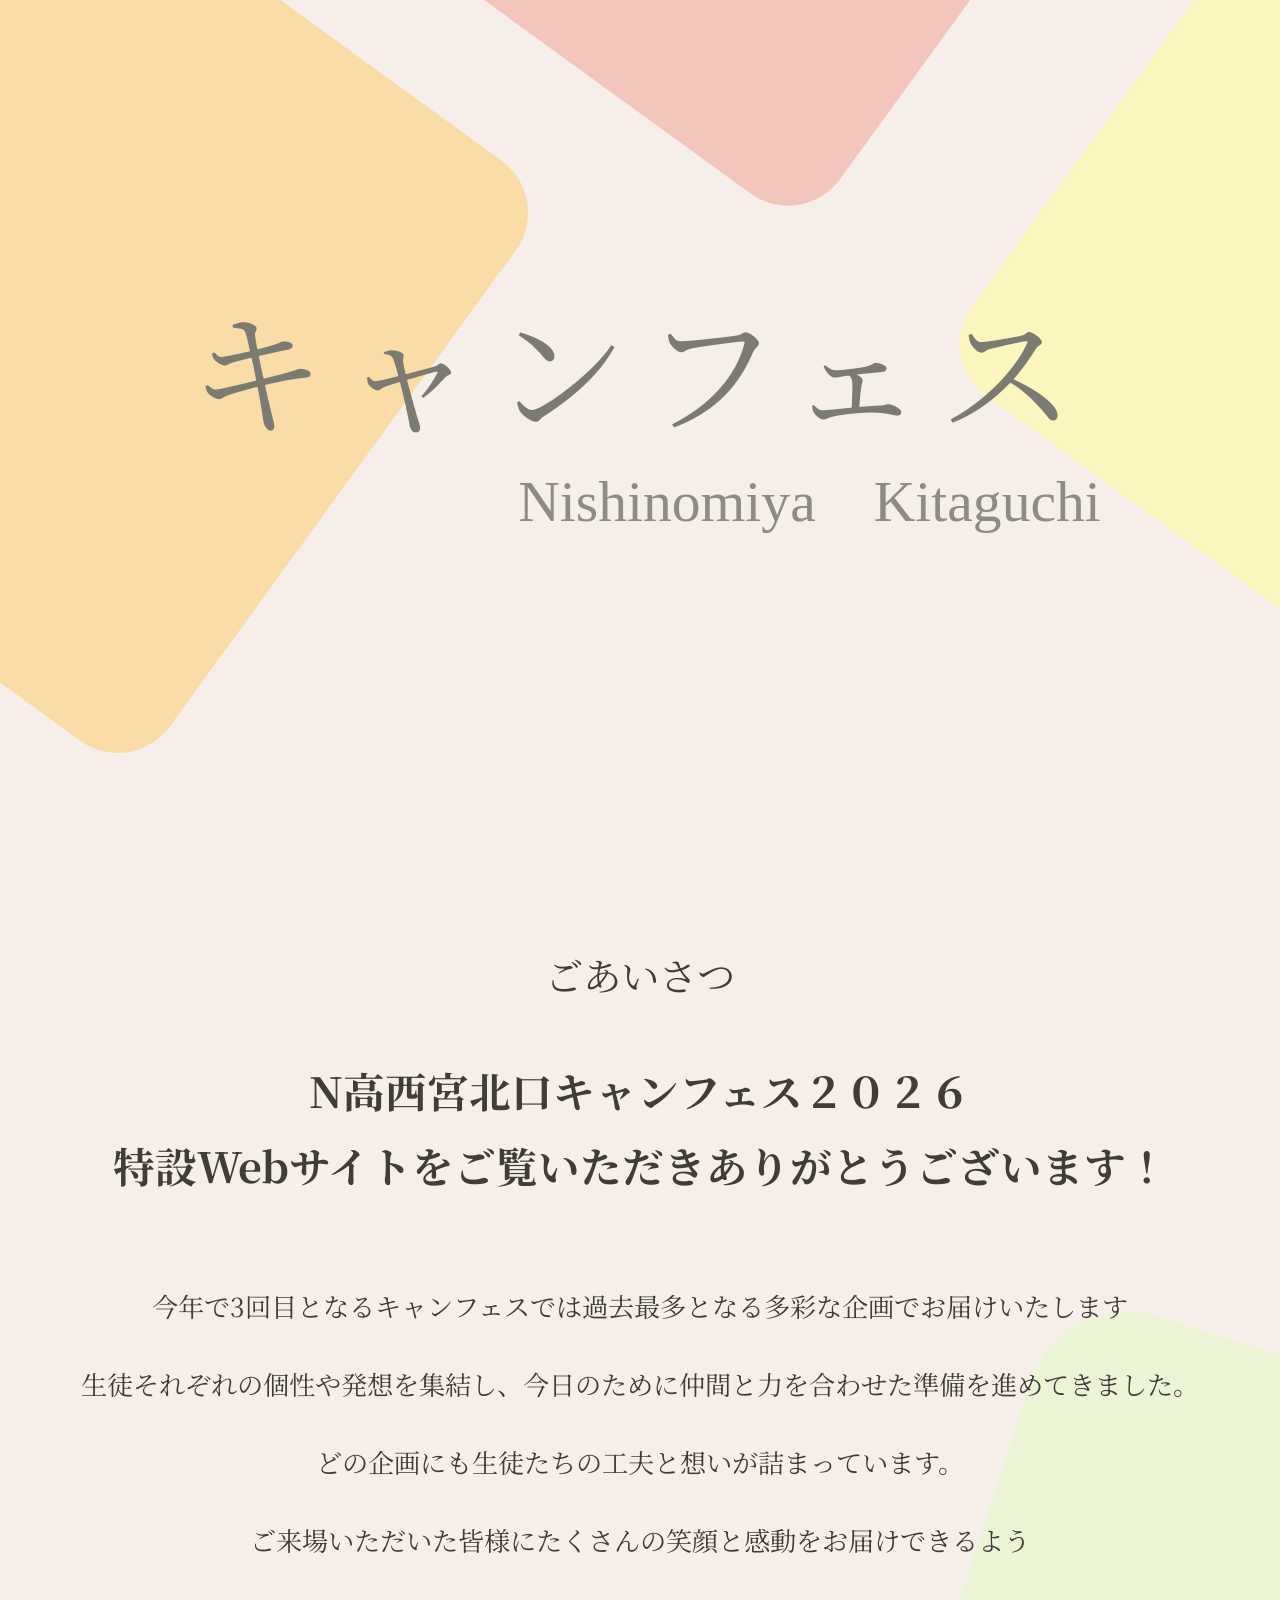
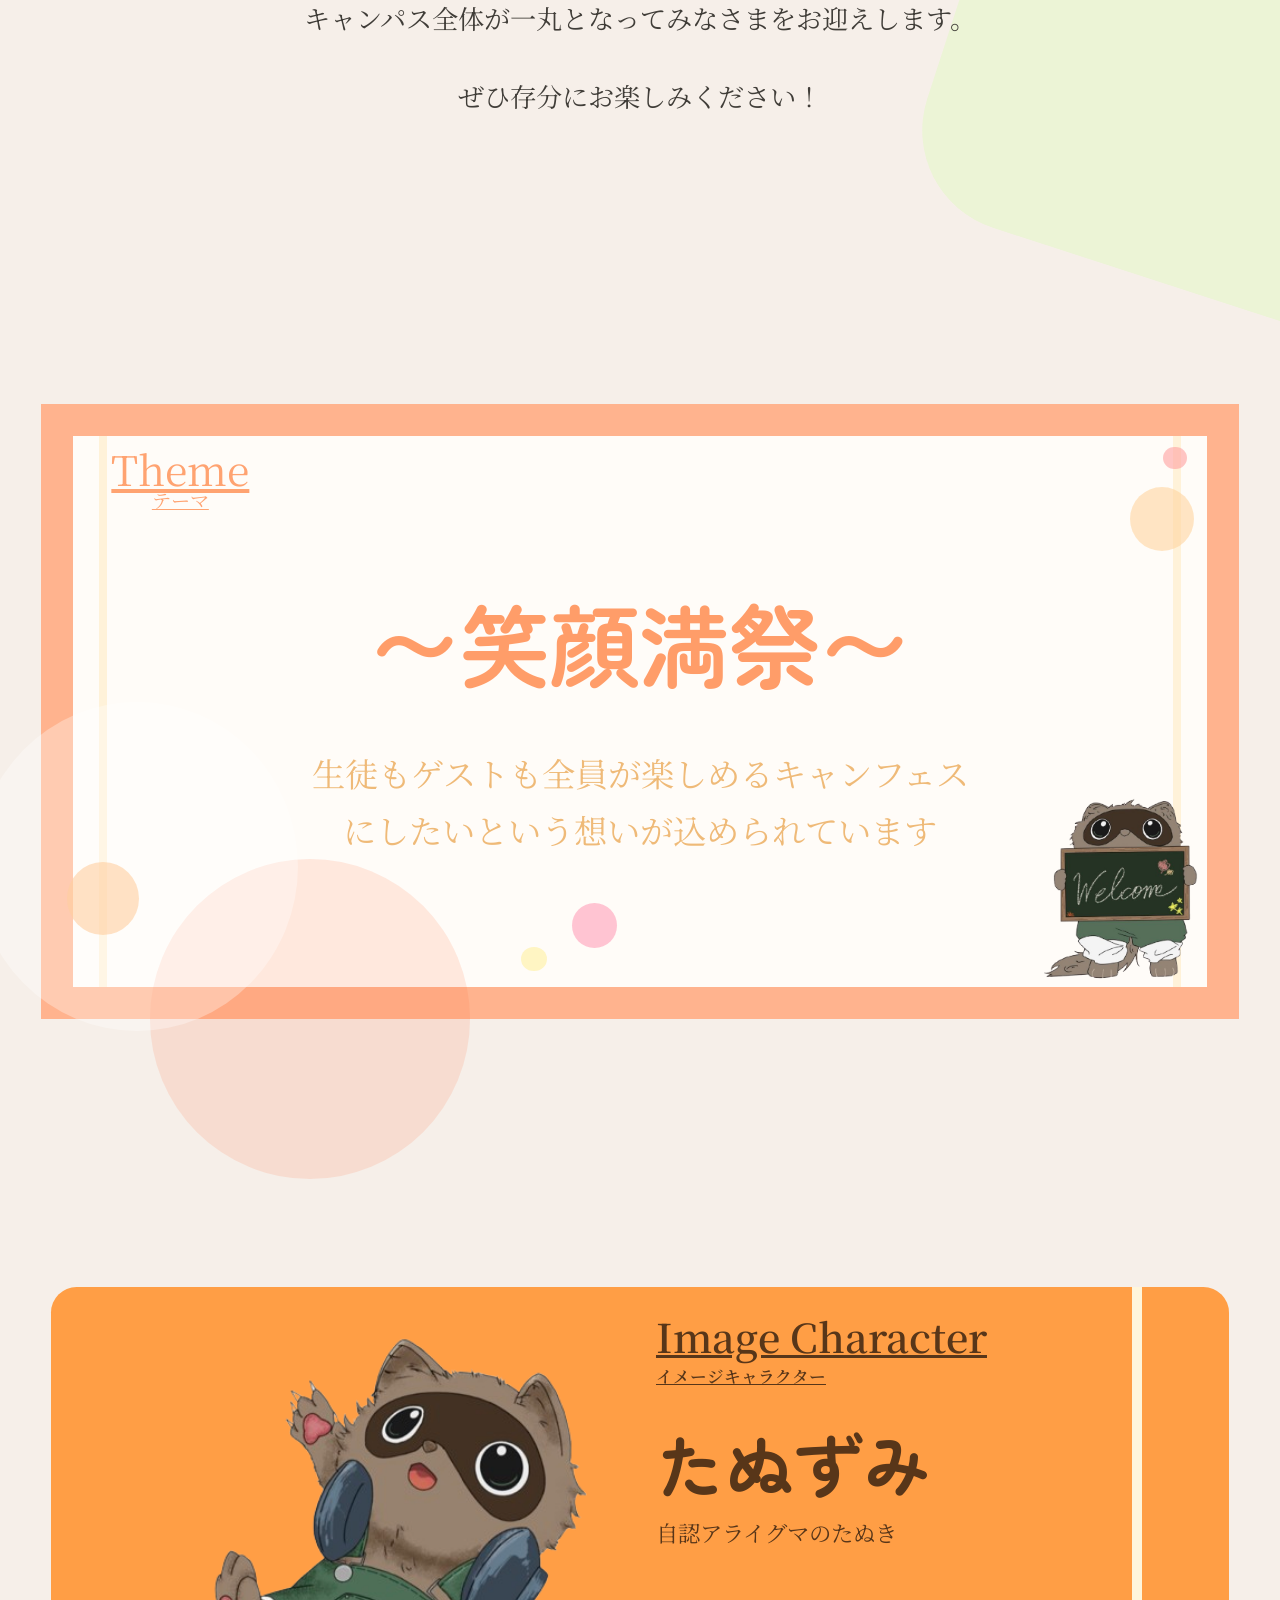
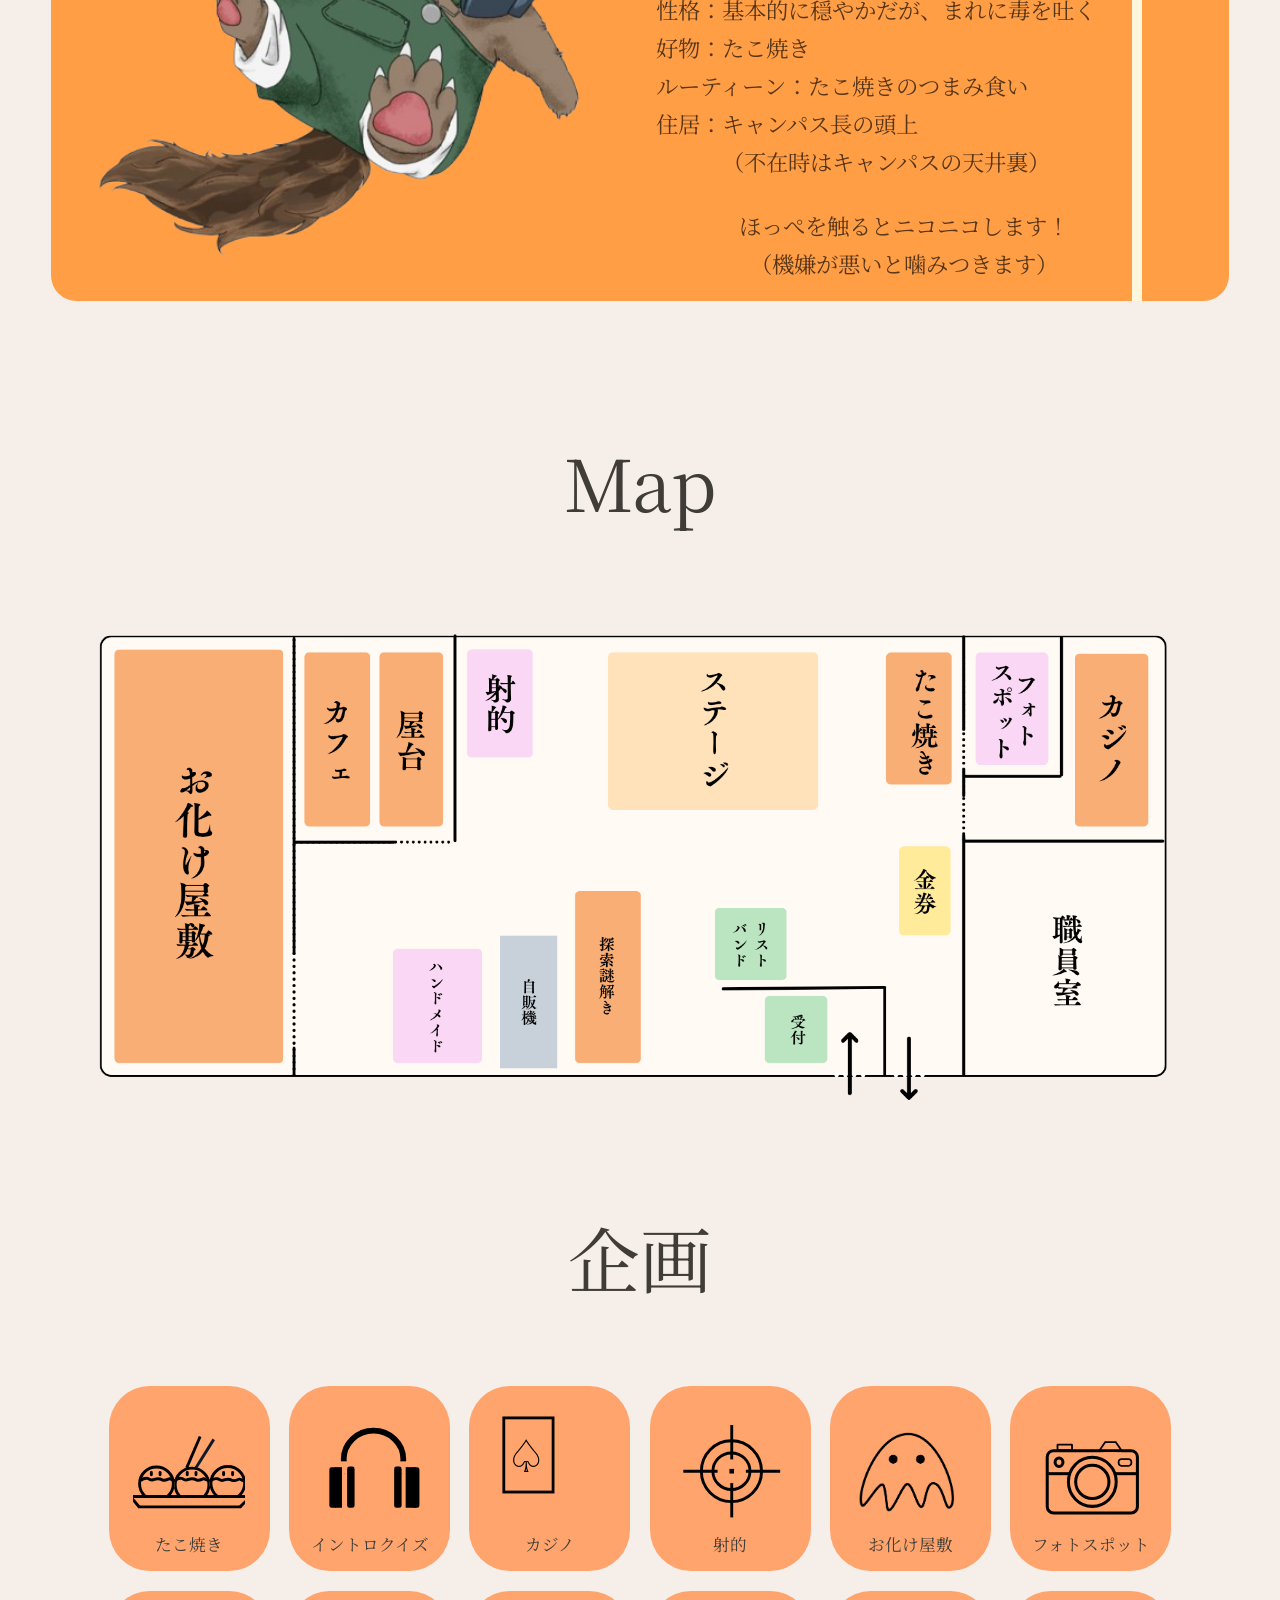
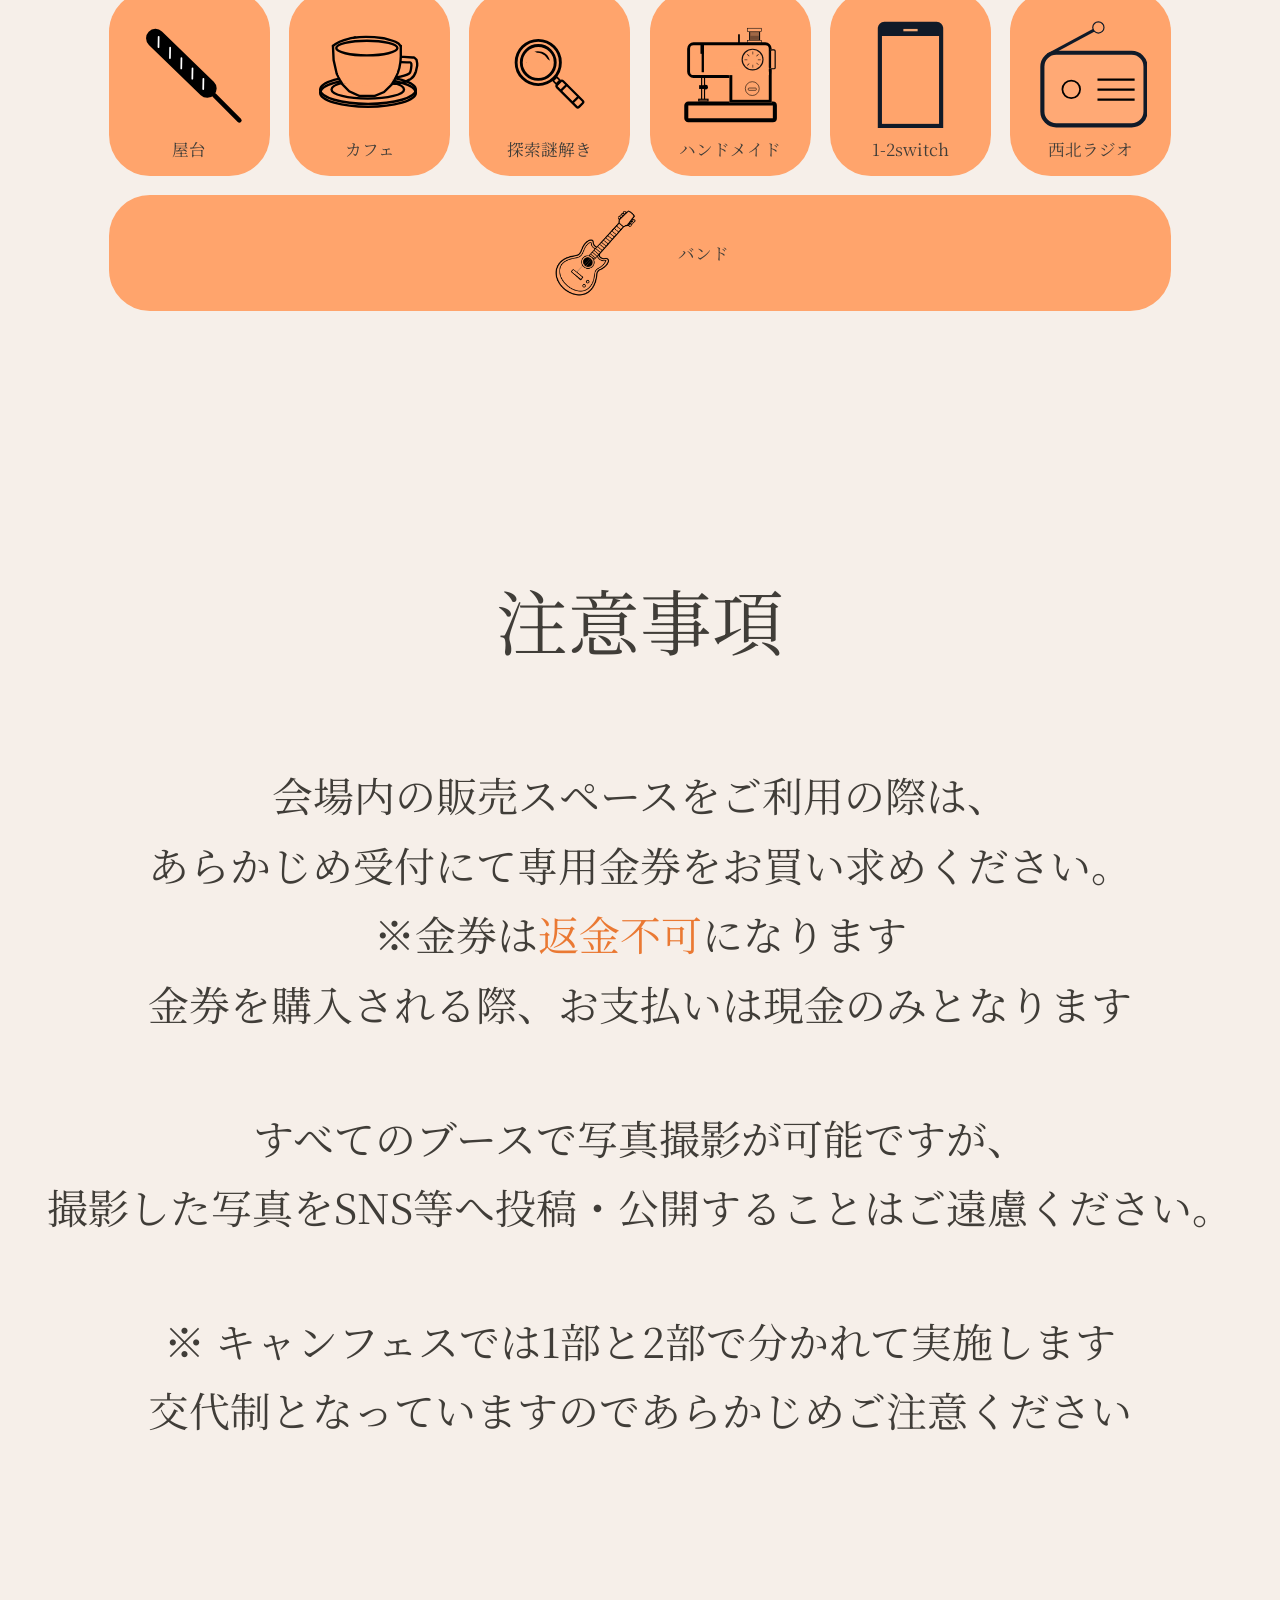
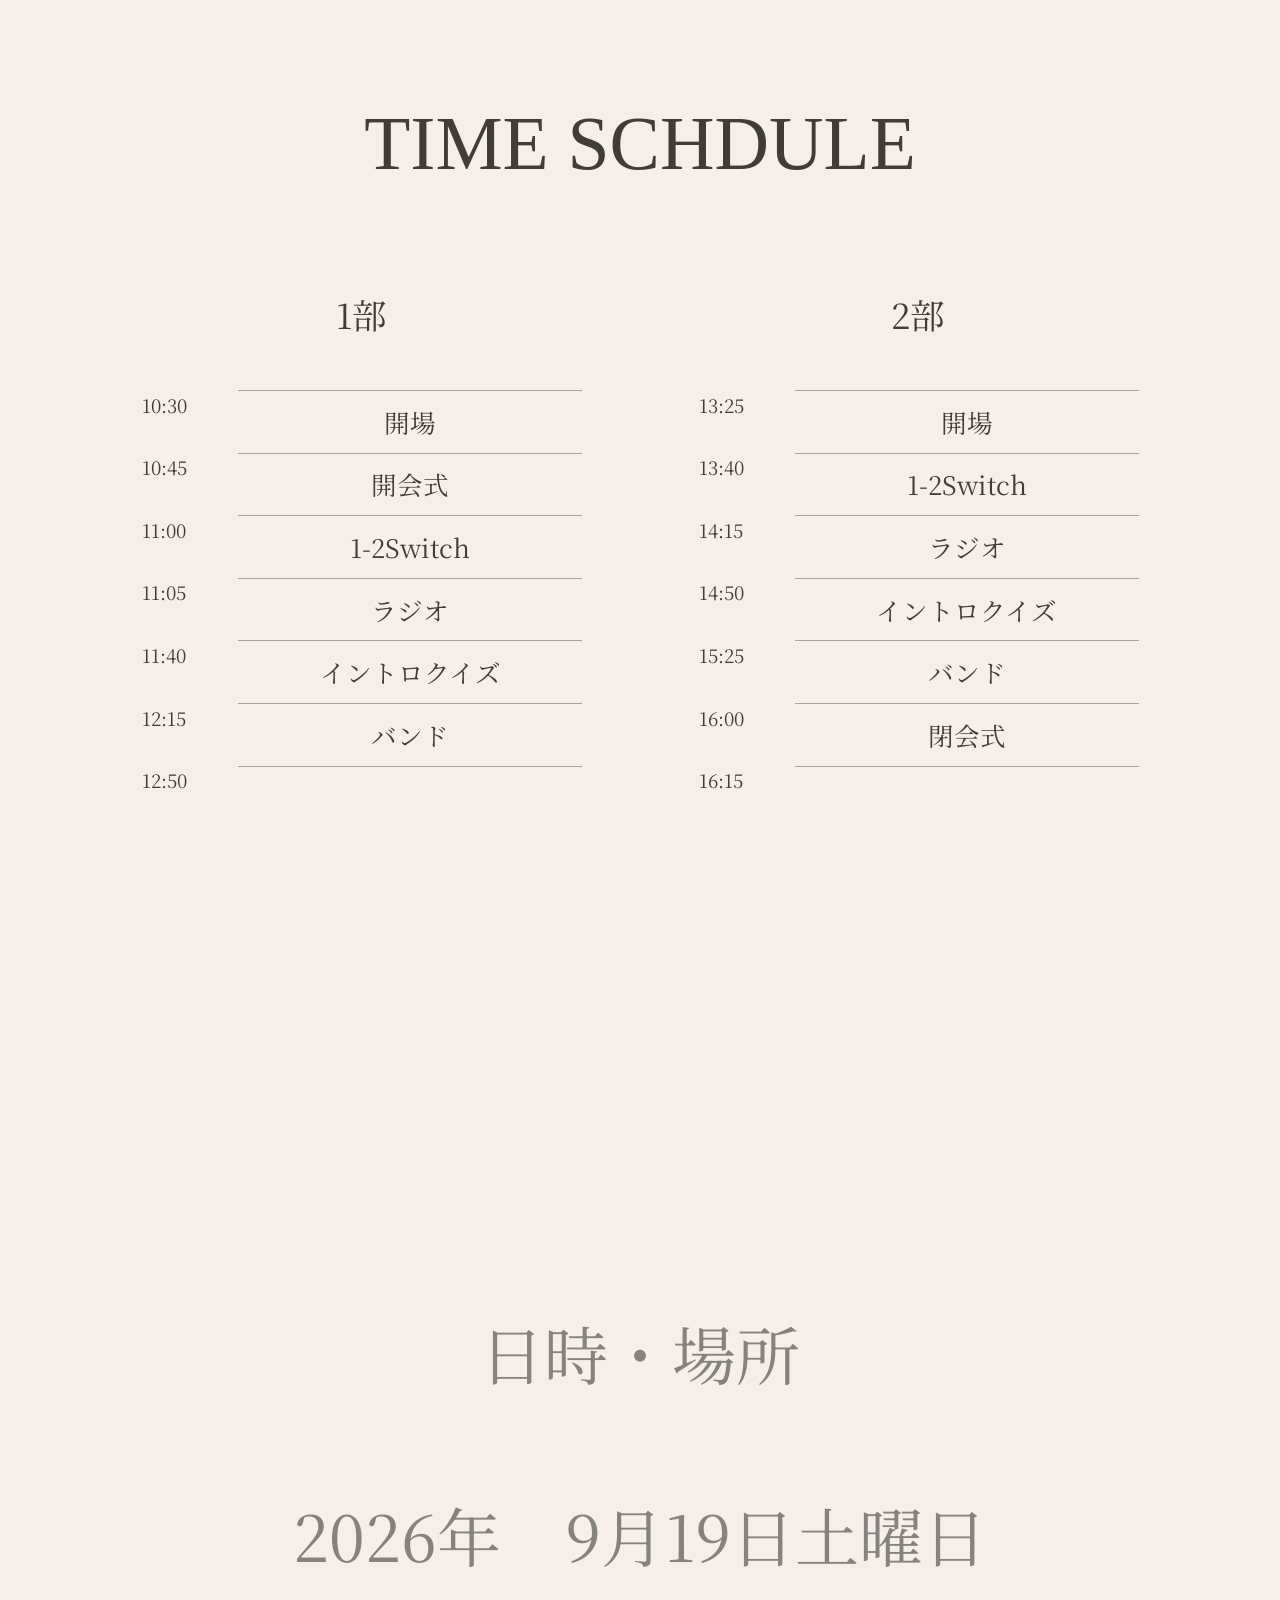
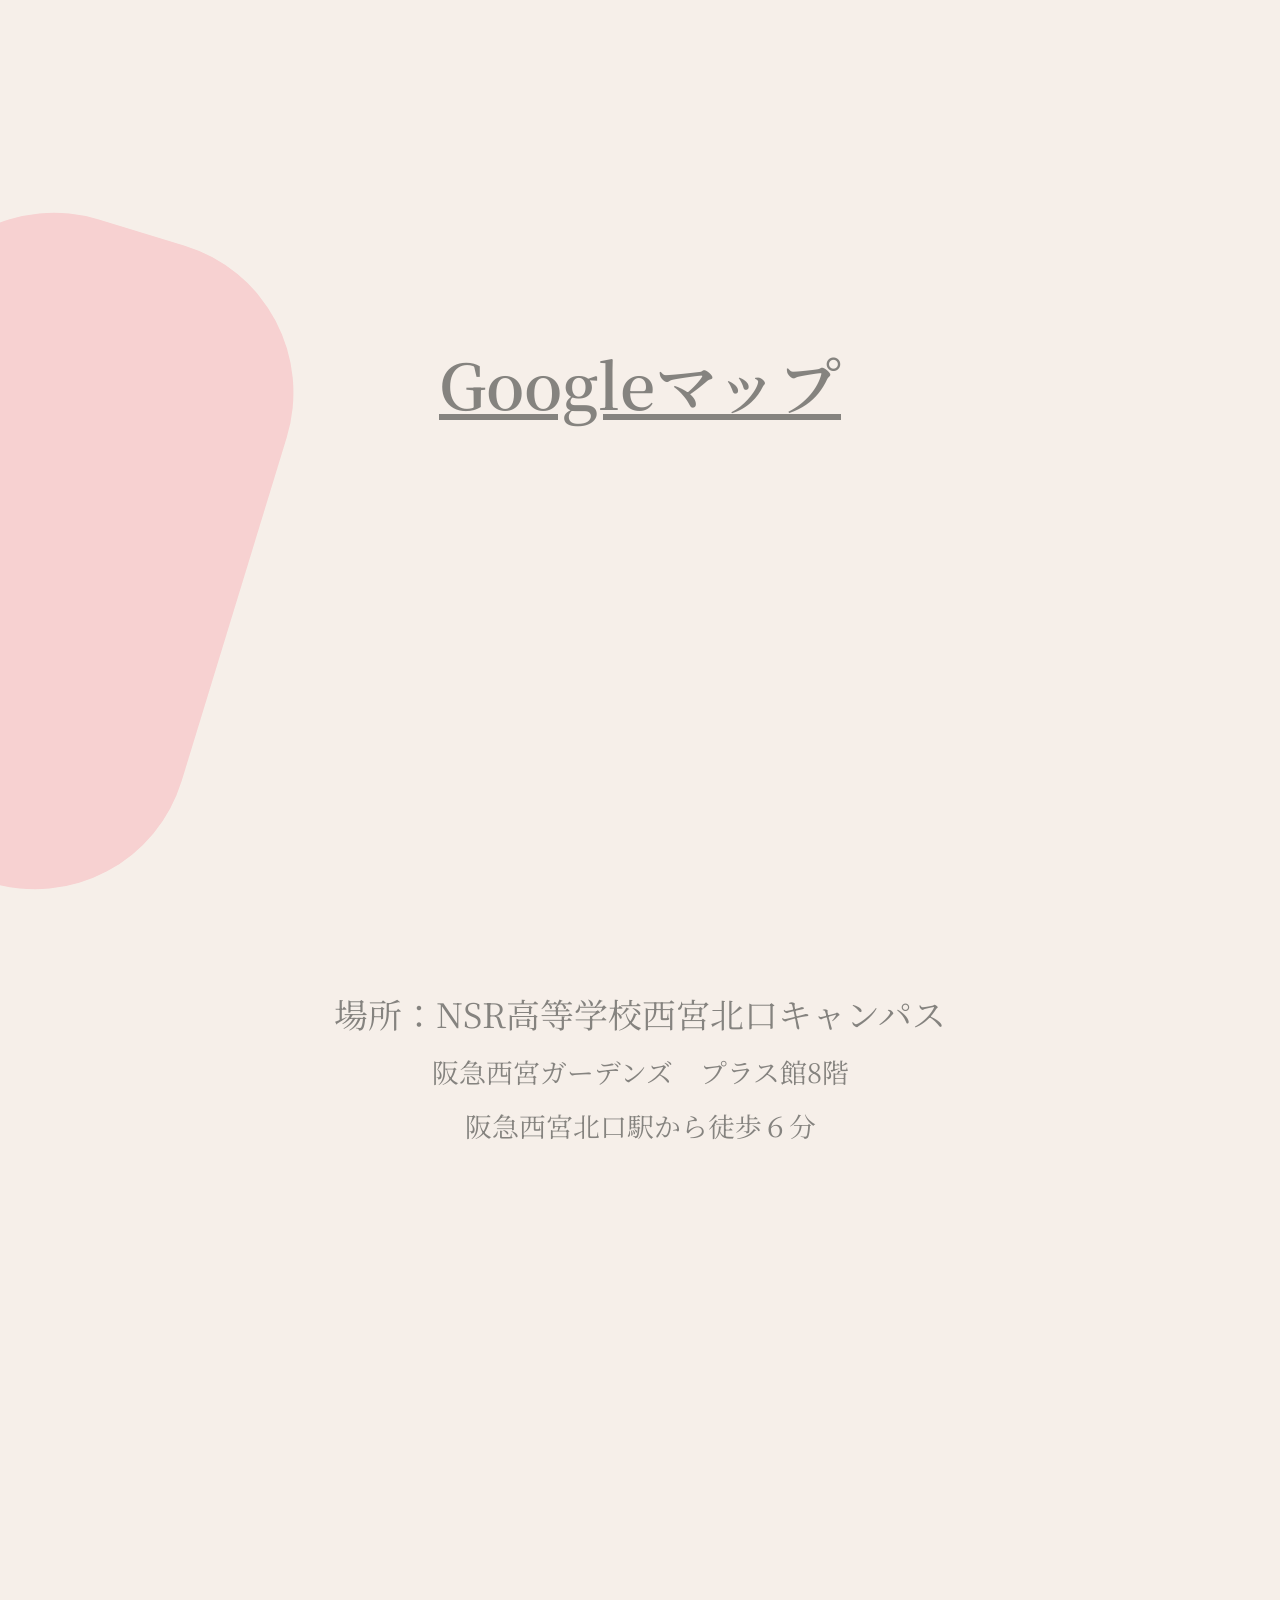
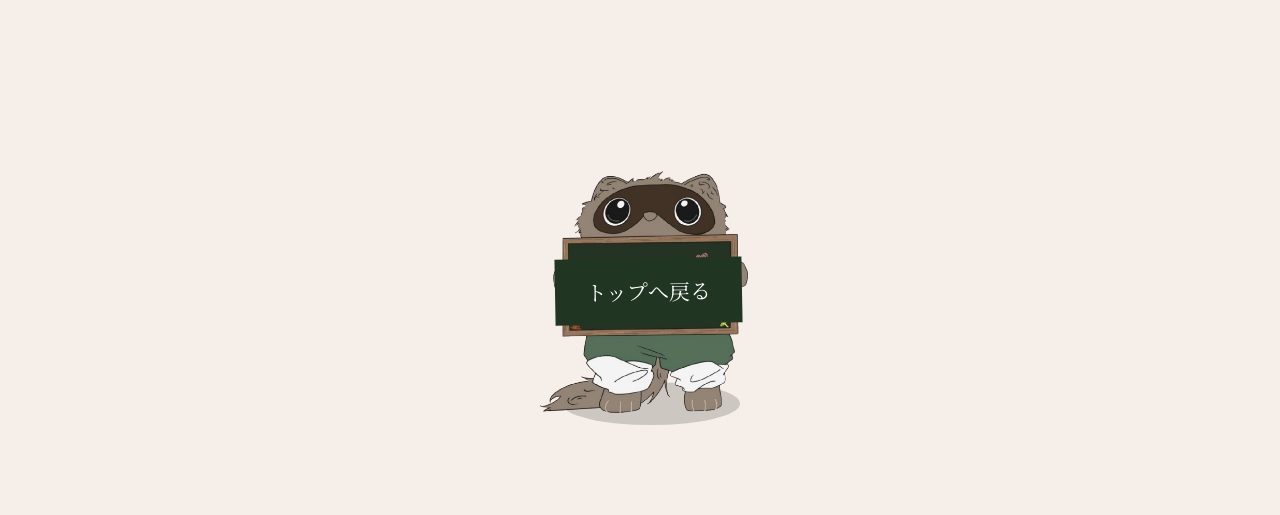
==== index.html @ d95fb2c0 "Add latest festival website with updated homepage, map and return buttons" ====
<!doctype html>
<html lang="ja">
<head>
  <meta charset="utf-8">
  <meta name="viewport" content="width=device-width, initial-scale=1">
  <meta name="description" content="西宮北口キャンフェス2026。テーマは笑顔満祭。企画、会場マップ、時間割、アクセスをご案内します。">
  <title>キャンフェス｜西宮北口キャンフェス2026</title>
  <link rel="icon" type="image/png" href="favicon.png?v=1">
  <link rel="preconnect" href="https://fonts.googleapis.com">
  <link rel="preconnect" href="https://fonts.gstatic.com" crossorigin>
  <link href="https://fonts.googleapis.com/css2?family=Noto+Serif+JP:wght@400;600;700&family=Zen+Maru+Gothic:wght@400;700&display=swap" rel="stylesheet">
  <link rel="stylesheet" href="home.css">
</head>
<body>
<a class="skip-link" href="#greeting">本文へ移動</a>
<main id="top">
  <!-- // 元画像の色と配置に合わせた装飾。本文とは独立させて重なりを防ぎます。 -->
  <header class="hero">
    <div class="shape shape-yellow" aria-hidden="true"></div><div class="shape shape-pink" aria-hidden="true"></div><div class="shape shape-lemon" aria-hidden="true"></div>
    <h1>キャンフェス</h1><p lang="en">Nishinomiya　Kitaguchi</p>
  </header>
  <section class="greeting" id="greeting" aria-labelledby="greeting-title">
    <h2 id="greeting-title">ごあいさつ</h2>
    <p class="welcome">N高西宮北口キャンフェス２０２６<br>特設Webサイトをご覧いただきありがとうございます！</p>
    <div class="greeting-copy">
      <p>今年で3回目となるキャンフェスでは過去最多となる多彩な企画でお届けいたします</p>
      <p>生徒それぞれの個性や発想を集結し、今日のために仲間と力を合わせた準備を進めてきました。</p>
      <p>どの企画にも生徒たちの工夫と想いが詰まっています。</p>
      <p>ご来場いただいた皆様にたくさんの笑顔と感動をお届けできるよう</p>
      <p>キャンパス全体が一丸となってみなさまをお迎えします。</p>
      <p>ぜひ存分にお楽しみください！</p>
    </div>
  </section>
  <section class="theme" aria-labelledby="theme-title">
    <div class="theme-label">Theme<small>テーマ</small></div>
    <h2 id="theme-title">〜笑顔満祭〜</h2>
    <p>生徒もゲストも全員が楽しめるキャンフェス<br>にしたいという想いが込められています</p>
    <img class="theme-character" src="assets/tanuzumi-top.png" alt="" loading="lazy">
    <i class="bubble bubble-one" aria-hidden="true"></i><i class="bubble bubble-two" aria-hidden="true"></i><i class="bubble bubble-three" aria-hidden="true"></i>
    <!-- // 元画像にある白い半透明の丸と、右上・左下・下部の小さな丸を復元します。 -->
    <i class="bubble bubble-white" aria-hidden="true"></i><i class="bubble bubble-pink-top" aria-hidden="true"></i><i class="bubble bubble-peach" aria-hidden="true"></i><i class="bubble bubble-yellow" aria-hidden="true"></i>
  </section>
  <section class="character" aria-labelledby="character-title">
    <img src="assets/tanuzumi.png" alt="ヘッドホンと緑の服を身につけた、たぬずみ" loading="lazy">
    <div class="character-copy"><h2 id="character-title">Image Character<small>イメージキャラクター</small></h2><h3>たぬずみ</h3><p>自認アライグマのたぬき</p>
    <dl><div><dt>性格：</dt><dd>基本的に穏やかだが、まれに毒を吐く</dd></div><div><dt>好物：</dt><dd>たこ焼き</dd></div><div><dt>ルーティーン：</dt><dd>たこ焼きのつまみ食い</dd></div><div><dt>住居：</dt><dd>キャンパス長の頭上<br>（不在時はキャンパスの天井裏）</dd></div></dl>
    <p class="character-note">ほっぺを触るとニコニコします！<br>（機嫌が悪いと噛みつきます）</p></div>
  </section>
  <section class="floor-map" aria-labelledby="map-title"><h2 id="map-title">Map</h2><img src="assets/floor-map-current.svg" alt="会場案内図。お化け屋敷は左側、ステージは中央上、職員室は右下、入口は下側です。" loading="lazy"></section>
  <!-- // 各企画は通常のHTMLリンクです。角丸の形を維持したままホバーします。 -->
  <section class="events" aria-labelledby="events-title"><h2 id="events-title">企画</h2><nav class="event-grid" aria-label="企画一覧"><a class="event" href="takoyaki.html"><img src="assets/takoyaki.svg" alt="" loading="lazy"><span>たこ焼き</span></a>
<a class="event" href="intro-quiz.html"><img src="assets/headphones.svg" alt="" loading="lazy"><span>イントロクイズ</span></a>
<a class="event" href="casino.html"><img src="assets/cards.svg" alt="" loading="lazy"><span>カジノ</span></a>
<a class="event" href="shooting.html"><img src="assets/target.svg" alt="" loading="lazy"><span>射的</span></a>
<a class="event" href="haunted-house.html"><img src="assets/ghost.png" alt="" loading="lazy"><span>お化け屋敷</span></a>
<a class="event" href="photo-spot.html"><img src="assets/camera.svg" alt="" loading="lazy"><span>フォトスポット</span></a>
<a class="event" href="food-stall.html"><img src="assets/stall.svg" alt="" loading="lazy"><span>屋台</span></a>
<a class="event" href="cafe.html"><img src="assets/cafe.svg" alt="" loading="lazy"><span>カフェ</span></a>
<a class="event" href="mystery.html"><img src="assets/search.svg" alt="" loading="lazy"><span>探索謎解き</span></a>
<a class="event" href="handmade.html"><img src="assets/handmade.svg" alt="" loading="lazy"><span>ハンドメイド</span></a>
<a class="event" href="switch.html"><img src="assets/switch.svg" alt="" loading="lazy"><span>1-2switch</span></a>
<a class="event" href="radio.html"><img src="assets/radio.svg" alt="" loading="lazy"><span>西北ラジオ</span></a>
<a class="event event-band" href="band.html"><img src="assets/home-guitar.png" alt="" loading="lazy"><span>バンド</span></a></nav></section>
  <section class="notices" aria-labelledby="notices-title"><h2 id="notices-title">注意事項</h2>
    <p>会場内の販売スペースをご利用の際は、<br>あらかじめ受付にて専用金券をお買い求めください。<br>※金券は<strong>返金不可</strong>になります<br>金券を購入される際、お支払いは現金のみとなります</p>
    <p>すべてのブースで写真撮影が可能ですが、<br>撮影した写真をSNS等へ投稿・公開することはご遠慮ください。</p>
    <p>※ キャンフェスでは1部と2部で分かれて実施します<br>交代制となっていますのであらかじめご注意ください</p>
  </section>
  <section class="schedule" aria-labelledby="schedule-title"><h2 id="schedule-title">TIME SCHDULE</h2><div class="schedule-columns"><div class="schedule-part"><h3>1部</h3><table><caption class="sr-only">1部のタイムスケジュール</caption><tbody><tr><th scope="row">10:30</th><td>開場</td></tr><tr><th scope="row">10:45</th><td>開会式</td></tr><tr><th scope="row">11:00</th><td>1-2Switch</td></tr><tr><th scope="row">11:05</th><td>ラジオ</td></tr><tr><th scope="row">11:40</th><td>イントロクイズ</td></tr><tr><th scope="row">12:15</th><td>バンド</td></tr><tr><th scope="row">12:50</th><td>終了</td></tr></tbody></table></div><div class="schedule-part"><h3>2部</h3><table><caption class="sr-only">2部のタイムスケジュール</caption><tbody><tr><th scope="row">13:25</th><td>開場</td></tr><tr><th scope="row">13:40</th><td>1-2Switch</td></tr><tr><th scope="row">14:15</th><td>ラジオ</td></tr><tr><th scope="row">14:50</th><td>イントロクイズ</td></tr><tr><th scope="row">15:25</th><td>バンド</td></tr><tr><th scope="row">16:00</th><td>閉会式</td></tr><tr><th scope="row">16:15</th><td>終了</td></tr></tbody></table></div></div></section>
  <section class="access" aria-labelledby="access-title"><h2 id="access-title">日時・場所</h2><p class="date"><time datetime="2026-09-19">2026年　9月19日土曜日</time></p>
    <h3 id="google-map"><a href="https://www.google.com/maps?q=阪急西宮ガーデンズプラス館" target="_blank" rel="noopener">Googleマップ</a></h3>
    <!-- // 以前のご指定に合わせ、地図は画像ではなく操作できるGoogleマップを埋め込みます。 -->
    <iframe title="会場のGoogleマップ：阪急西宮ガーデンズ プラス館" src="https://maps.google.com/maps?q=阪急西宮ガーデンズプラス館&amp;output=embed&amp;hl=ja" loading="eager" width="989" height="724" referrerpolicy="no-referrer-when-downgrade" allowfullscreen></iframe>
    <address>場所：NSR高等学校西宮北口キャンパス<br><small>阪急西宮ガーデンズ　プラス館8階<br>阪急西宮北口駅から徒歩６分</small></address>
  </section>
  <footer><a class="back-top" href="#top" aria-label="トップへ戻る"><img src="assets/tanuzumi-top.png" alt="" loading="lazy"><span>トップへ戻る</span></a></footer>
</main>
</body>
</html>
---- home.css ----
/* // トップページ専用のCSS。他の企画ページのレイアウトに影響しません。 */
*{box-sizing:border-box}html{scroll-behavior:smooth}body{margin:0;background:#f6efe9;color:#403d38;font-family:"Noto Serif JP",serif}main{max-width:1920px;margin:auto;overflow:hidden;container-type:inline-size}h1,h2,h3,p{margin:0}h2{font-weight:400;font-size:5.6cqw}img{max-width:100%;display:block}a{color:inherit}.sr-only{position:absolute;width:1px;height:1px;overflow:hidden;clip-path:inset(50%);white-space:nowrap}.skip-link{position:fixed;top:-100px;left:12px;z-index:10;background:white;padding:12px}.skip-link:focus{top:12px}
.hero{height:72cqw;position:relative;padding-top:21cqw;text-align:center;isolation:isolate}.hero h1{position:relative;font-weight:400;letter-spacing:1.2cqw;font-size:10.6cqw;color:#7c7b72;white-space:nowrap}.hero p{position:relative;text-align:right;margin:0 14cqw 0 0;font-family:Georgia,serif;font-size:4.5cqw;color:#8d8b85}.shape{position:absolute;z-index:-1;border-radius:5cqw;transform:rotate(36deg)}.shape-yellow{width:55cqw;height:56cqw;background:#f9dca6;top:-6cqw;left:-23cqw}.shape-pink{width:41cqw;height:32cqw;background:#f3c6bd;top:-23cqw;left:35cqw}.shape-lemon{width:62cqw;height:61cqw;background:#faf6bd;right:-47cqw;top:-9cqw}
.greeting{position:relative;text-align:center;padding:2cqw 5cqw 20cqw;isolation:isolate}.greeting:after{content:"";position:absolute;z-index:-1;width:60cqw;height:42cqw;border-radius:8cqw;background:#ecf4d6;right:-35cqw;bottom:4cqw;transform:rotate(18deg)}.greeting h2{font-size:3cqw;margin-bottom:4cqw}.welcome{font-size:3.25cqw;font-weight:700;line-height:1.8;margin-bottom:6cqw}.greeting-copy{font-size:2.05cqw;line-height:2}.greeting-copy p+p{margin-top:2cqw}
.theme{position:relative;margin:2cqw 3.2cqw 21cqw;border:2.5cqw solid #ffb38e;background:#fffcf8;min-height:47cqw;text-align:center;padding:11cqw 3cqw 10cqw;isolation:isolate}.theme:before{content:"";position:absolute;inset:0 2cqw;border-left:.65cqw solid #fff2d9;border-right:.65cqw solid #fff2d9;z-index:-1}.theme-label{position:absolute;left:3cqw;top:1cqw;color:#ffa371;font-size:3.2cqw;text-decoration:underline;line-height:1}.theme-label small{display:block;font-size:1.5cqw;text-decoration:none}.theme h2{color:#ff9d69;font-family:"Zen Maru Gothic",sans-serif;font-size:7cqw;font-weight:700;white-space:nowrap}.theme p{color:#efba78;font-size:2.6cqw;line-height:1.7;margin-top:3cqw}.theme-character{position:absolute;right:0;bottom:0;width:14cqw}.bubble{position:absolute;border-radius:50%;z-index:-1}.bubble-one{width:25cqw;height:25cqw;left:6cqw;bottom:-15cqw;background:rgba(255,105,60,.14)}.bubble-two{width:5cqw;height:5cqw;right:1cqw;top:4cqw;background:#ffe5c0}.bubble-three{width:3.5cqw;height:3.5cqw;left:39cqw;bottom:3cqw;background:rgba(255,159,185,.595)}
.character{display:grid;grid-template-columns:1fr 1fr;margin:0 4cqw;background:#ff9e45;border-radius:2cqw;min-height:47cqw;padding:1.5cqw 4.5cqw 1.5cqw 1cqw;position:relative}.character:after{content:"";position:absolute;right:6.8cqw;top:0;bottom:0;border-right:.8cqw solid #fff6dc}.character>img{width:100%;height:44cqw;object-fit:contain}.character-copy{padding:0 1.5cqw 0 3cqw;color:#583619}.character h2{font-size:3.1cqw;text-decoration:underline;font-weight:600}.character h2 small{display:block;font-size:1.3cqw;text-decoration:none}.character h3{font-family:"Zen Maru Gothic",sans-serif;font-size:5.4cqw;margin-top:2cqw}.character p,.character dl{font-size:1.75cqw;line-height:1.7}.character dl{margin:3cqw 0 2cqw}.character dl div{display:flex}.character dt{flex-shrink:0}.character dd{margin:0}.character-note{text-align:center}
.floor-map{text-align:center;margin:10cqw 7cqw 0}.floor-map h2{margin-bottom:7cqw}.floor-map img{width:100%}.events{text-align:center;margin:8cqw 8.5cqw 0}.events h2{margin-bottom:6cqw}.event-grid{display:grid;grid-template-columns:repeat(6,minmax(0,1fr));gap:1.5cqw}.event{background:#ffa46c;border-radius:3.2cqw;text-decoration:none;display:flex;flex-direction:column;align-items:center;justify-content:center;min-height:14.5cqw;padding:1.6cqw .4cqw 1cqw;transition:filter .18s ease}.event img{width:9cqw;height:9cqw;object-fit:contain}.event span{font-size:1.3cqw;white-space:nowrap;margin-top:.7cqw}.event-band{grid-column:1/-1;flex-direction:row;min-height:9cqw;padding:0;gap:3cqw}.event-band img{width:7cqw;height:7cqw}.event-band span{margin:0}
.notices{text-align:center;margin:20cqw 3cqw 0}.notices h2{margin-bottom:7cqw}.notices p{font-size:3.2cqw;line-height:1.7;margin-top:5cqw}.notices strong{font-weight:400;color:#ea7933}.schedule{text-align:center;margin:20cqw 11cqw 0}.schedule h2{font-family:Georgia,serif;font-size:5.9cqw;margin-bottom:8cqw}.schedule-columns{display:grid;grid-template-columns:1fr 1fr;gap:9cqw}.schedule h3{font-size:2.7cqw;font-weight:400;margin-bottom:4cqw}.schedule table{border-collapse:collapse;width:100%;font-size:2cqw}.schedule th{font-weight:400;font-size:1.45cqw;padding-right:1cqw;vertical-align:top;text-align:left;white-space:nowrap}.schedule td{border-top:1px solid #a7a39e;width:78%;padding:1cqw 0}.schedule tr:last-child td{font-size:0}
.access{position:relative;text-align:center;margin-top:40cqw;color:#85837f;isolation:isolate}.access h2{font-size:5cqw}.date{font-size:5cqw;margin-top:7cqw}.access h3{font-size:4.9cqw;font-weight:600;margin:28cqw 0 5cqw}.access iframe{width:51.5%;height:auto;aspect-ratio:989/724;border:0;display:block;margin:auto}.access address{font-style:normal;font-size:2.65cqw;line-height:1.6;margin-top:1cqw}.access address small{font-size:2.1cqw}.access:before{content:"";position:absolute;background:#f7d1d1;width:31cqw;height:52cqw;border-radius:12cqw;left:-12cqw;top:40cqw;transform:rotate(17deg);z-index:-1}footer{padding:47cqw 0 7cqw;display:flex;justify-content:center}.back-top{width:19cqw;position:relative;display:block;transition:filter .18s ease}.back-top img{width:100%}.back-top span{position:absolute;top:39%;left:15%;width:77%;height:24%;display:grid;place-items:center;background:#203522;color:#fff;font-size:1.65cqw;white-space:nowrap;transform:rotate(-1deg)}
/* // ホバーは元の図形・キャラクターの輪郭を保ちます。 */
@media(hover:hover){.event:hover,.back-top:hover{filter:brightness(1.12)}}a:focus-visible{outline:3px solid #804424;outline-offset:4px}.event:active,.back-top:active{filter:brightness(.92)}
/* // 小さな画面では本文の可読性を優先し、自然な改行と高さで重なりを防ぎます。 */
@media(max-width:600px){.greeting h2{font-size:15px}.welcome{font-size:15px}.greeting-copy{font-size:12px}.greeting-copy p+p{margin-top:14px}.theme p{font-size:12px}.theme{padding-bottom:12cqw}.character{grid-template-columns:42% 58%;padding-right:5cqw}.character>img{height:auto;align-self:center}.character-copy{padding:8px}.character h2{font-size:15px}.character h2 small{font-size:9px}.character h3{font-size:25px}.character p,.character dl{font-size:10px}.character dl div{display:block}.character dt,.character dd{display:inline}.event-grid{grid-template-columns:repeat(3,minmax(0,1fr));gap:10px}.event{min-height:100px;border-radius:16px;padding:12px 4px}.event img{width:60px;height:60px}.event span{font-size:11px}.event-band{min-height:60px}.event-band img{width:40px;height:40px}.notices p{font-size:13px}.schedule{margin-left:6cqw;margin-right:6cqw}.schedule-columns{gap:5cqw}.schedule h3{font-size:14px}.schedule table{font-size:10px}.schedule th{font-size:9px}.schedule td{padding:7px 0}.access address{font-size:12px}.access address small{font-size:11px}.access iframe{width:75%}.back-top{width:90px}.back-top span{font-size:8px}}
@media(prefers-reduced-motion:reduce){html{scroll-behavior:auto}.event,.back-top{transition:none}}
/* // 日本語の短い末尾だけが次の行に残りにくいように、改行を整えます。 */
.greeting-copy p,.welcome{text-wrap:pretty}
@media(max-width:600px){.welcome{font-size:clamp(11px,3.05vw,15px)}}
/* // 元SVGと同じ黒17%の楕円を足元に置き、キャラクターの接地影を復元します。 */
.back-top{isolation:isolate}
.back-top::before{content:"";position:absolute;left:18%;bottom:0;width:73%;height:15.6%;border-radius:50%;background:rgba(0,0,0,.17);z-index:-1;pointer-events:none}

/* // テーマの大きな丸は元SVGの不透明度14%、小さなピンクの丸は59.5%を再現します。 */

/* // テーマの装飾は全7個。背景を透かし、重なりも元の図案に合わせます。 */
.theme .bubble{pointer-events:none}
.bubble-white{width:25.15cqw;height:25.7cqw;left:-7.6cqw;bottom:-3.5cqw;background:rgba(255,255,255,.31)}
.bubble-pink-top{width:1.82cqw;height:1.77cqw;right:1.6cqw;top:.8cqw;background:rgba(255,159,159,.595)}
.bubble-peach{width:5.63cqw;height:5.73cqw;left:-.5cqw;bottom:4cqw;background:rgba(255,207,159,.595)}
.bubble-yellow{width:2.03cqw;height:1.93cqw;left:35cqw;bottom:1.2cqw;background:rgba(255,240,159,.595)}
.bubble-two{background:rgba(255,214,159,.595)}

/* // Googleマップは初期表示時に読み込み、指定した縦横比で表示領域を確保します。 */
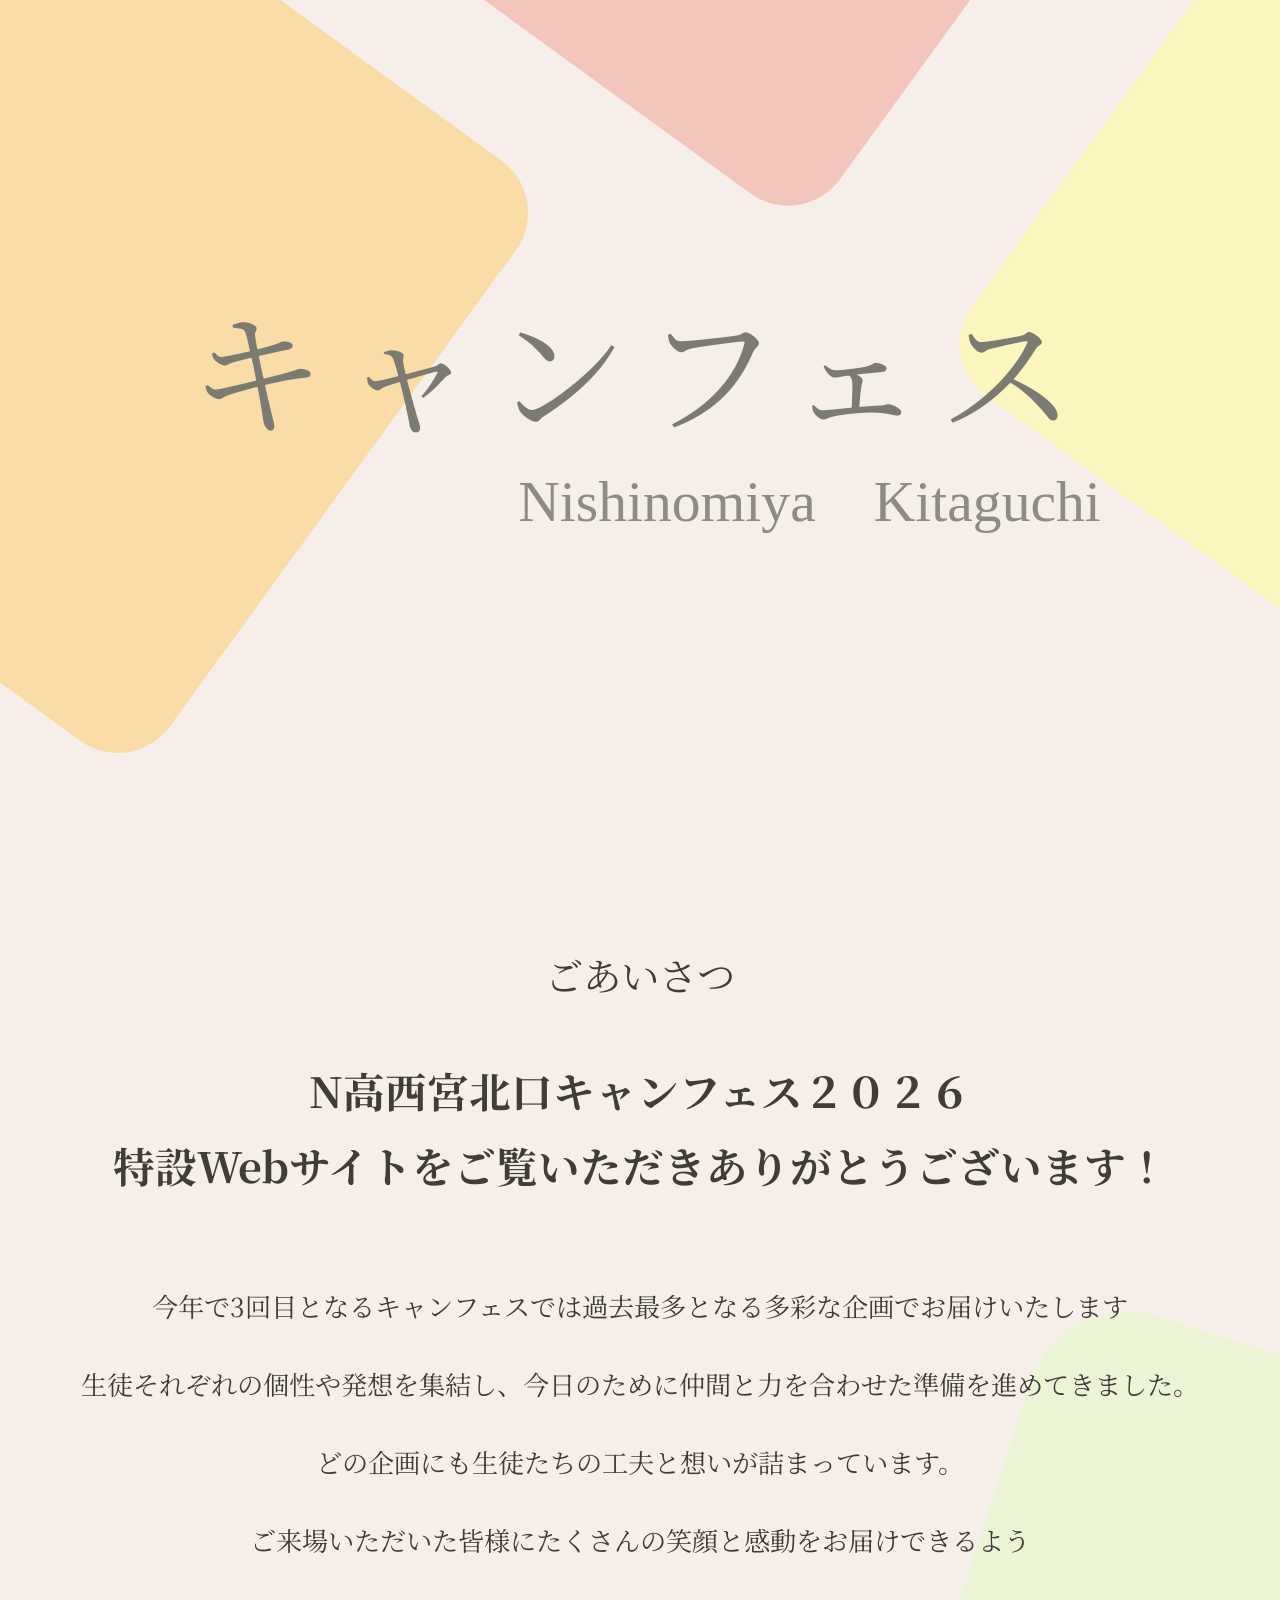
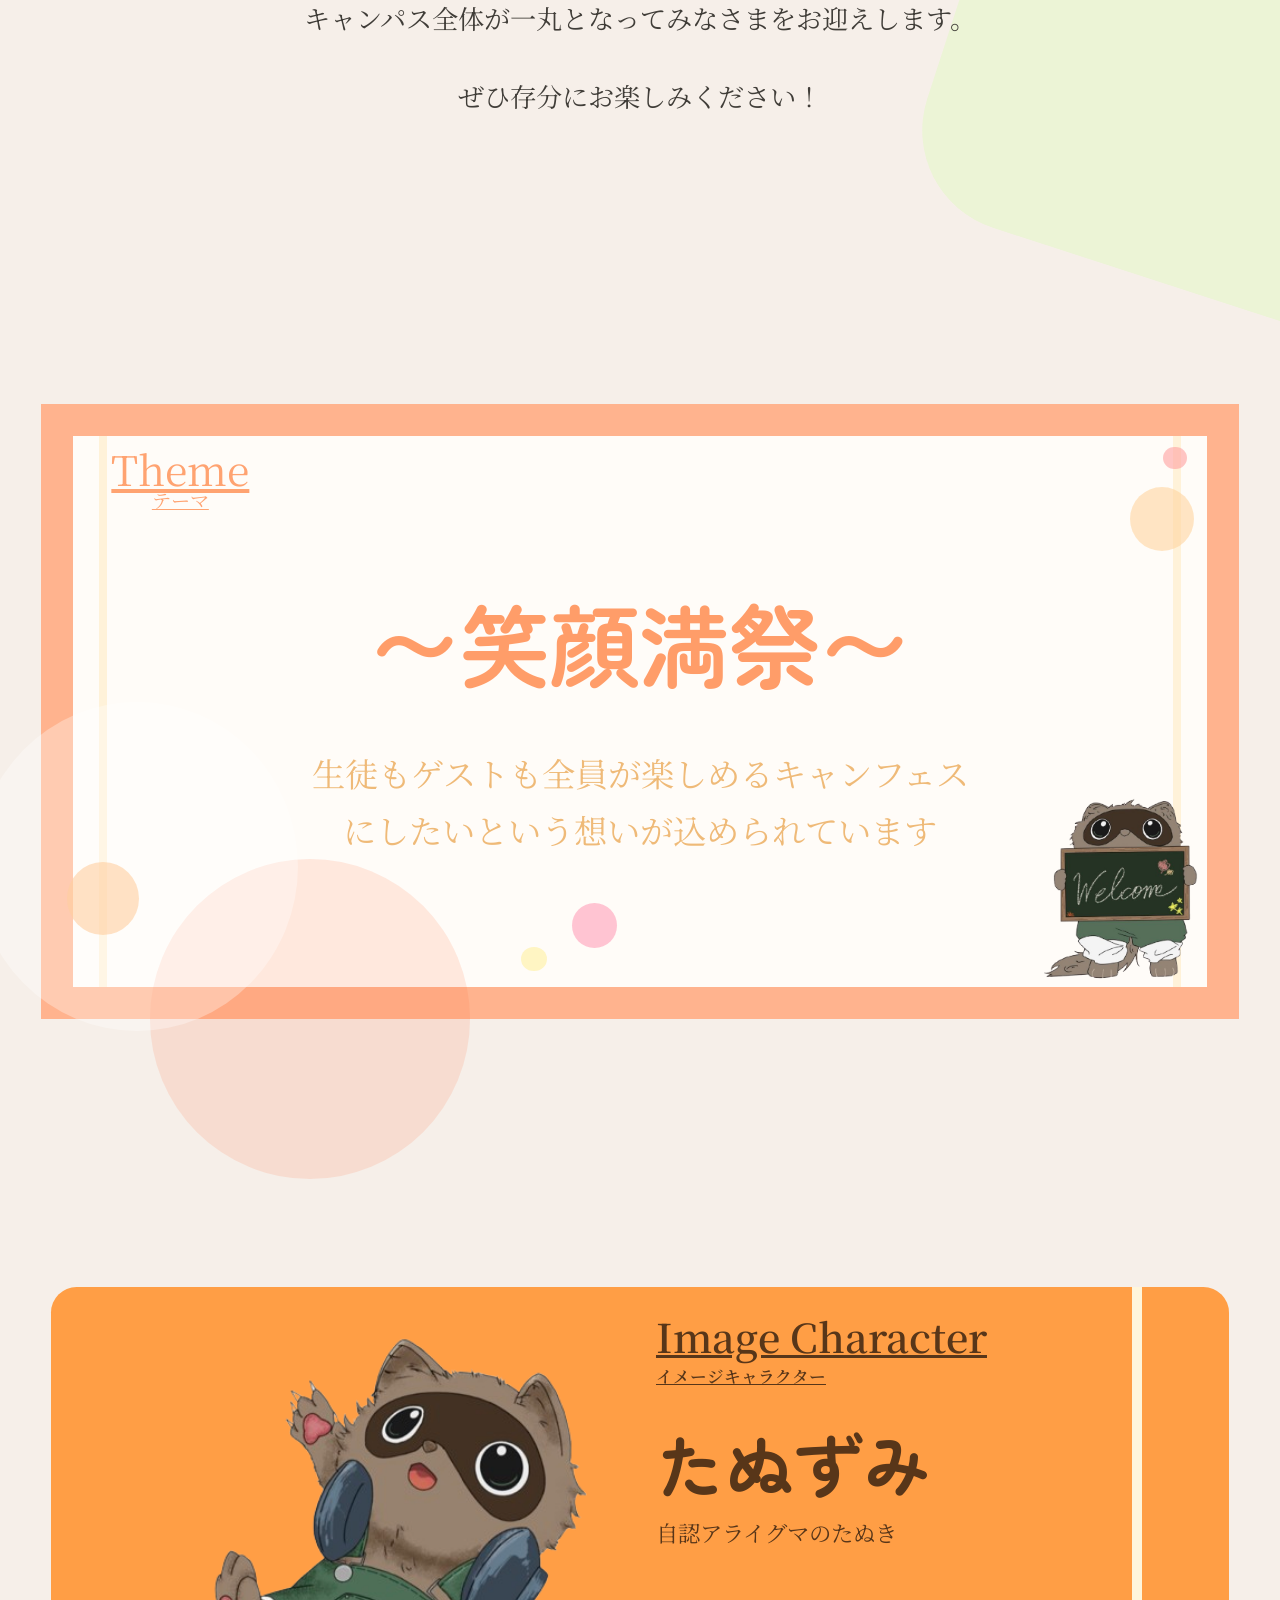
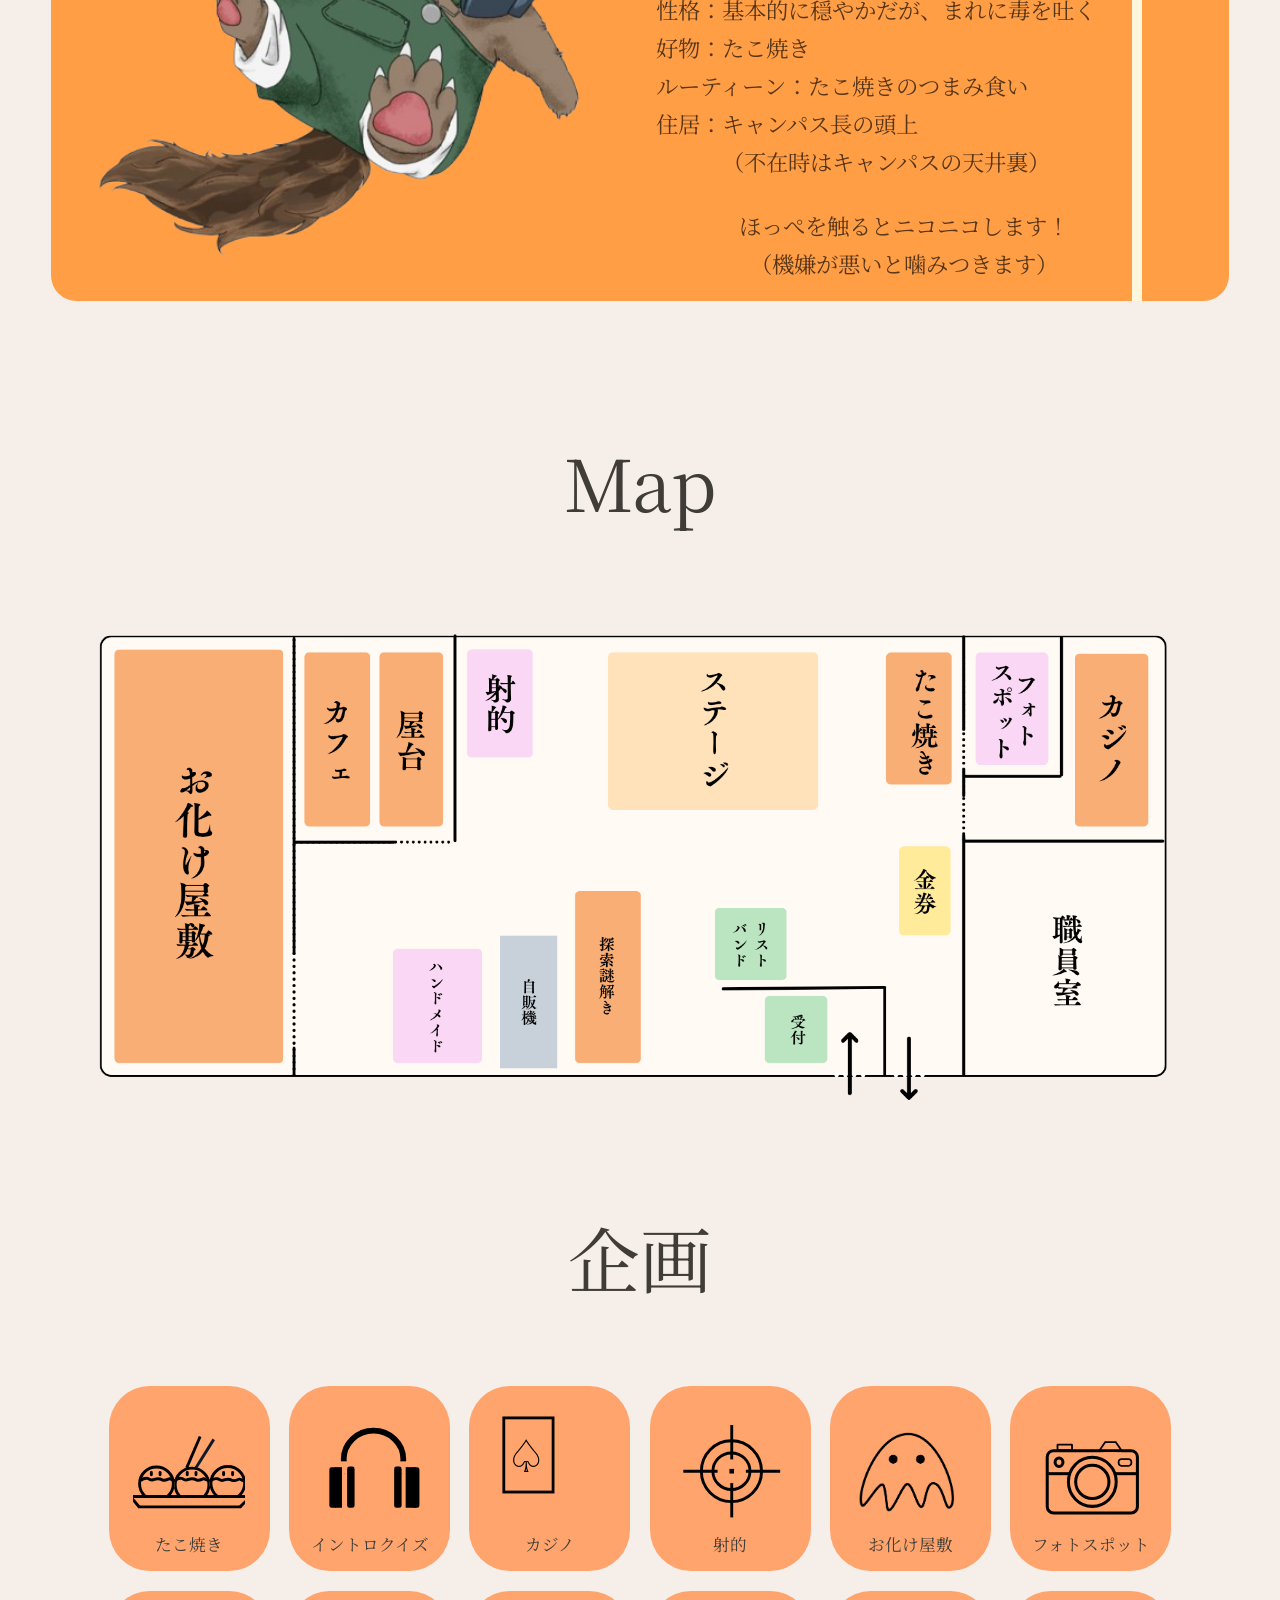
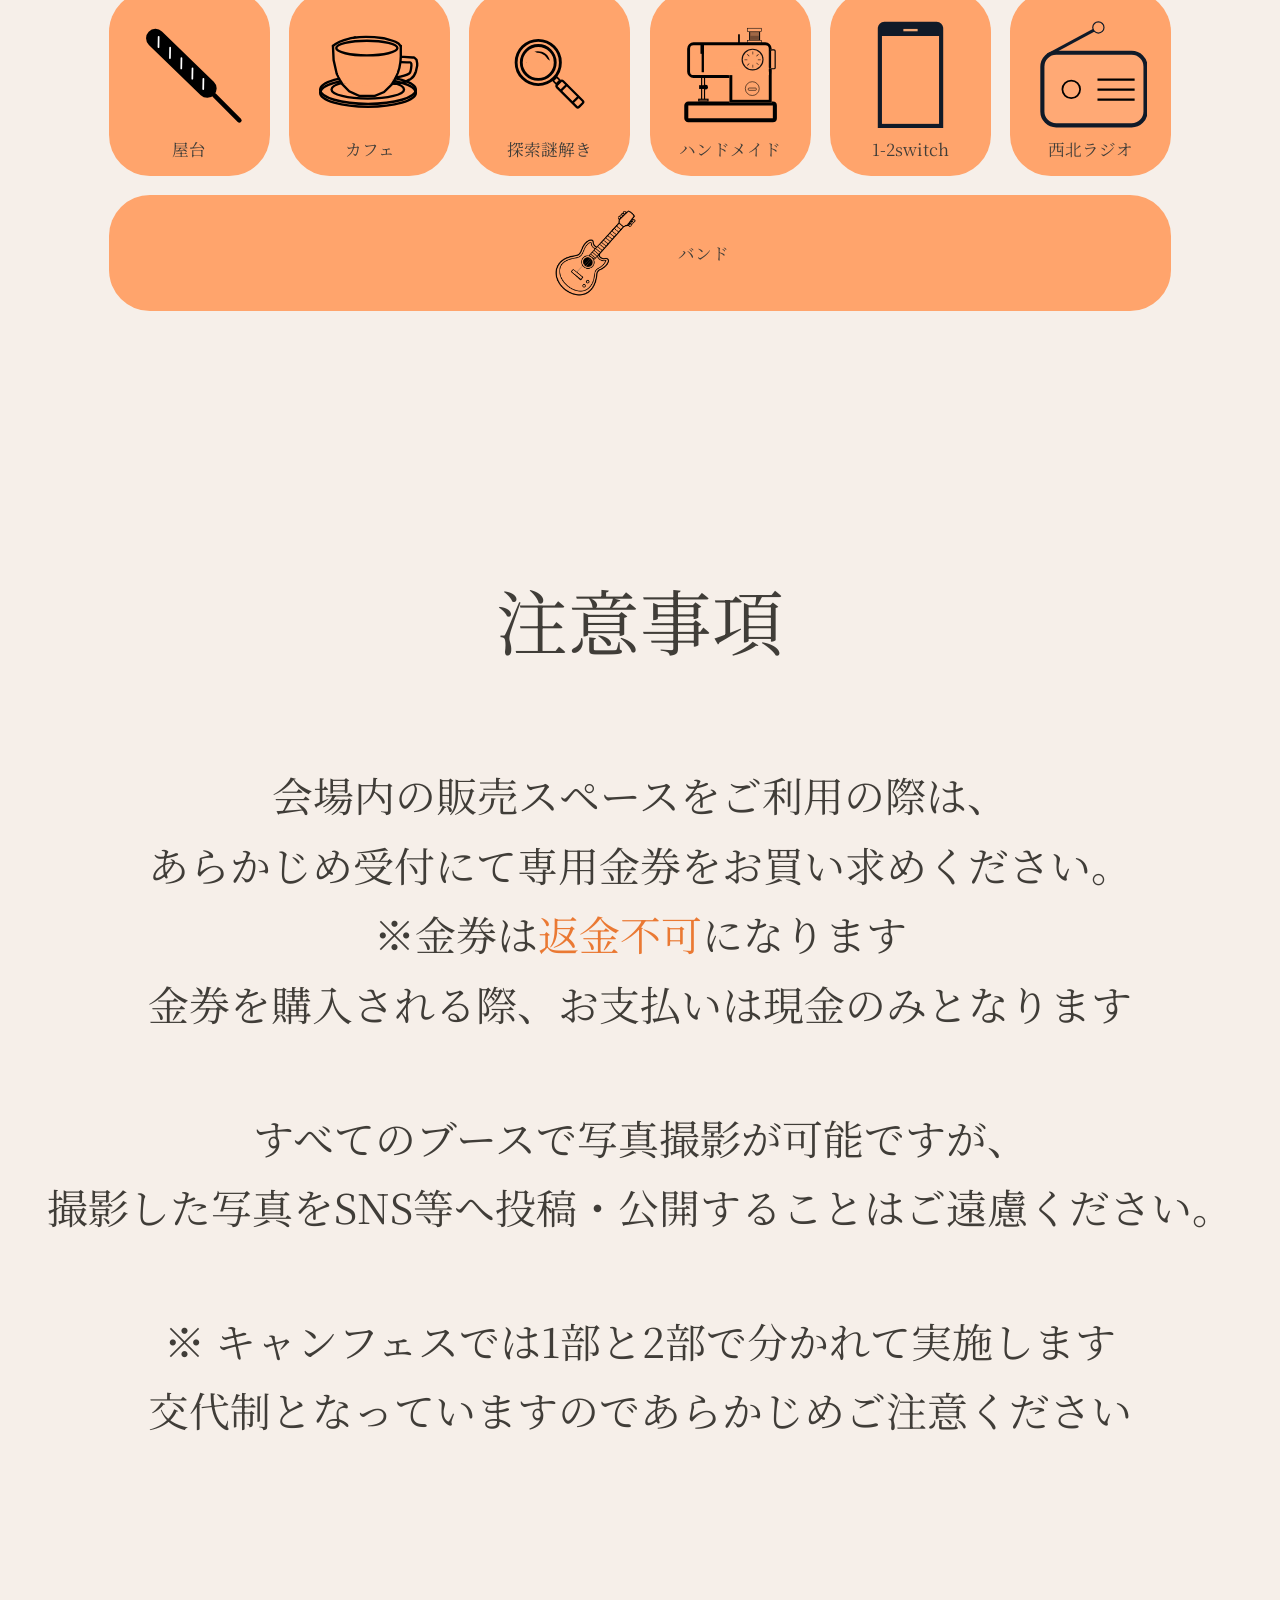
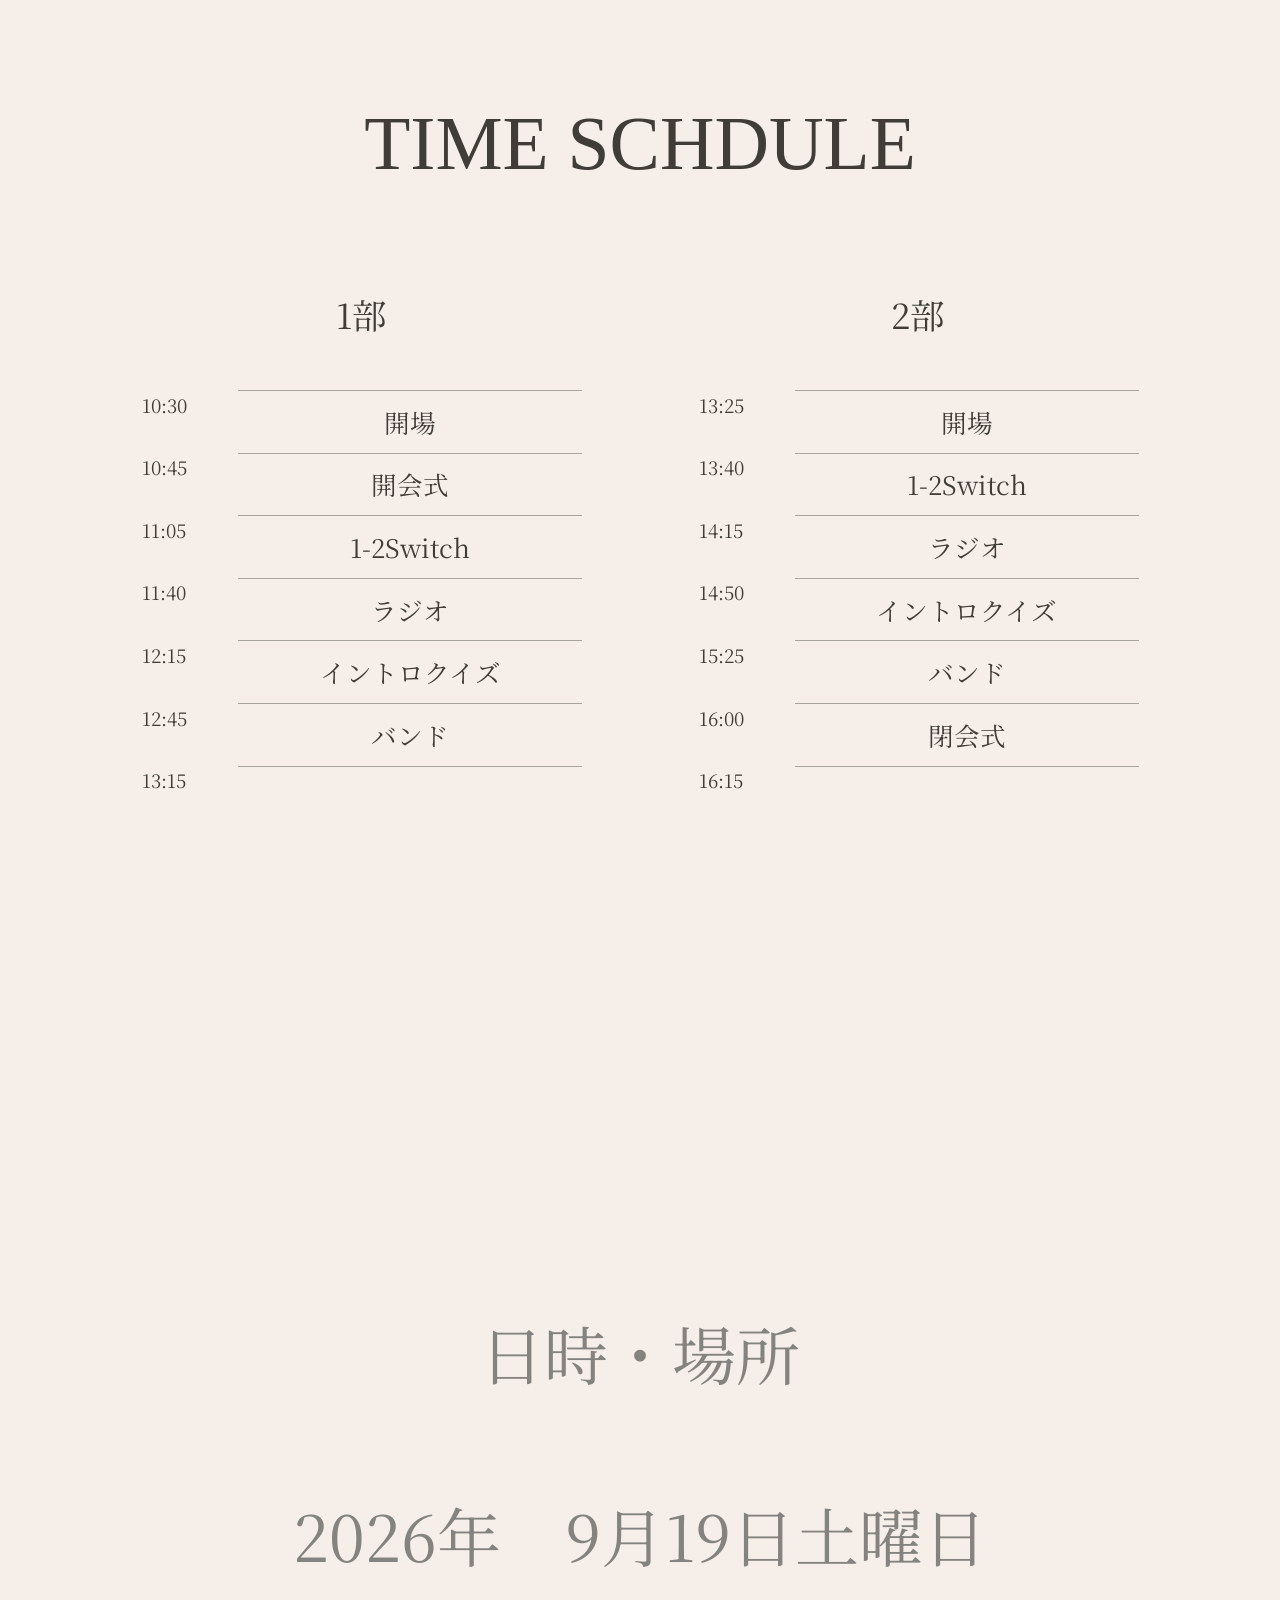
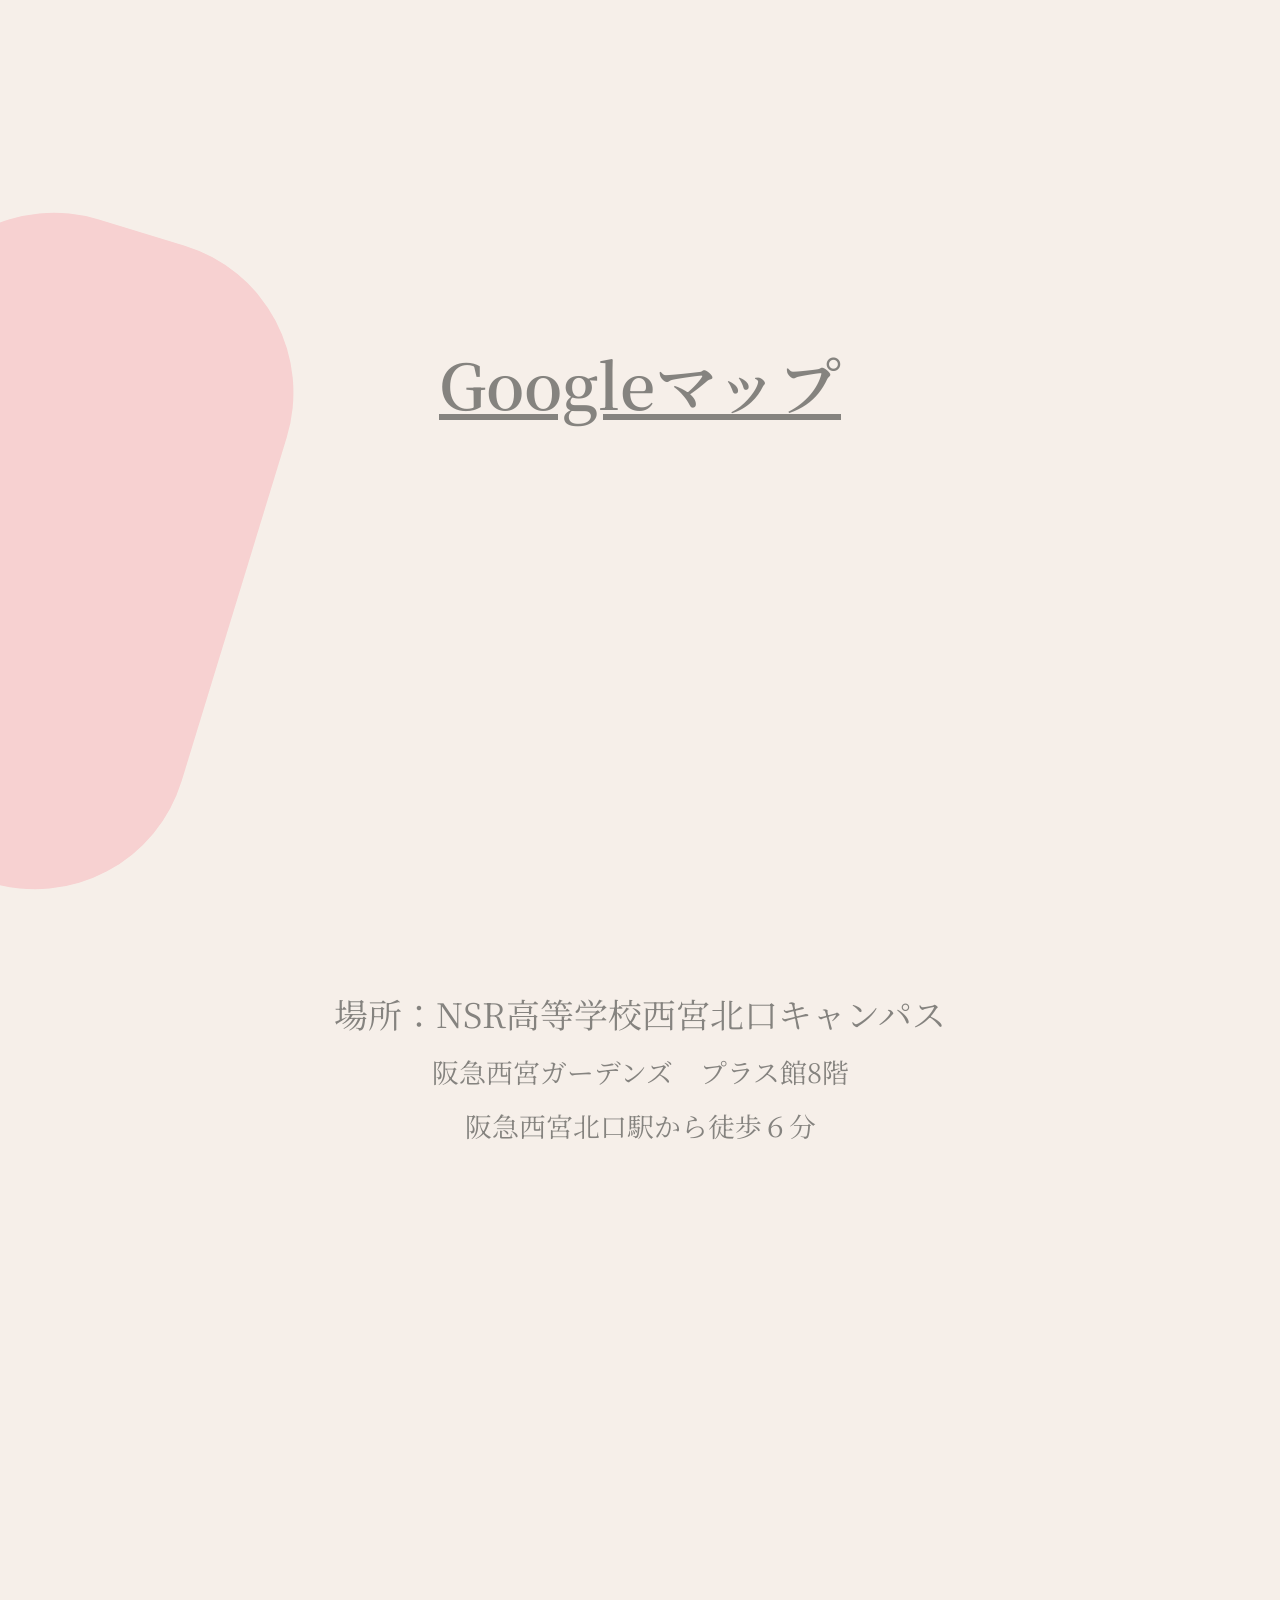
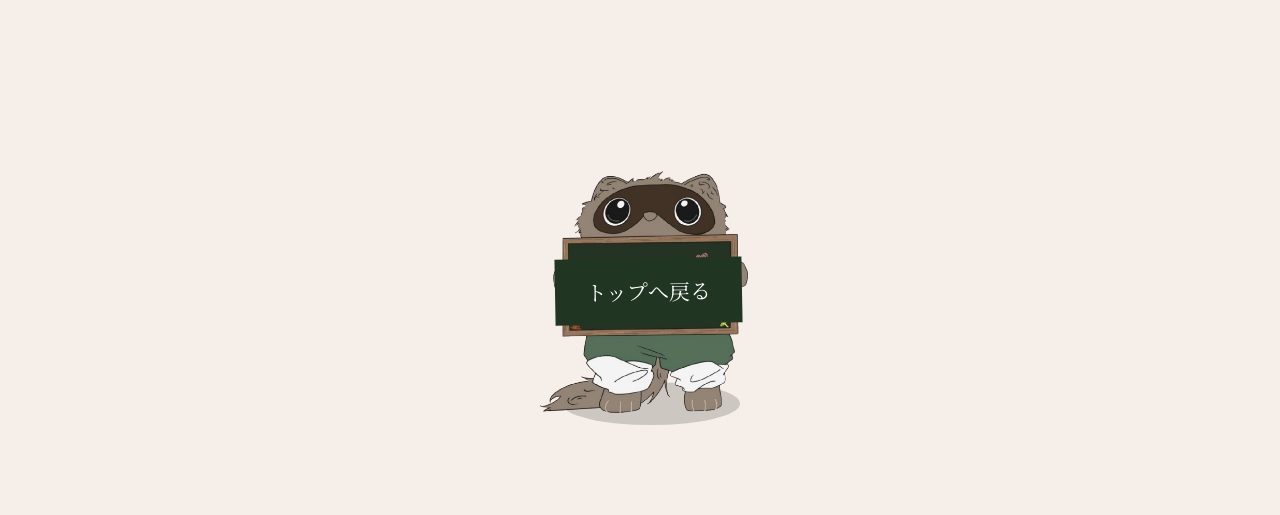
==== commit 00e819dd: "Correct first-session times on homepage" ====
--- a/index.html
+++ b/index.html
@@ -66,7 +66,7 @@
     <p>すべてのブースで写真撮影が可能ですが、<br>撮影した写真をSNS等へ投稿・公開することはご遠慮ください。</p>
     <p>※ キャンフェスでは1部と2部で分かれて実施します<br>交代制となっていますのであらかじめご注意ください</p>
   </section>
-  <section class="schedule" aria-labelledby="schedule-title"><h2 id="schedule-title">TIME SCHDULE</h2><div class="schedule-columns"><div class="schedule-part"><h3>1部</h3><table><caption class="sr-only">1部のタイムスケジュール</caption><tbody><tr><th scope="row">10:30</th><td>開場</td></tr><tr><th scope="row">10:45</th><td>開会式</td></tr><tr><th scope="row">11:00</th><td>1-2Switch</td></tr><tr><th scope="row">11:05</th><td>ラジオ</td></tr><tr><th scope="row">11:40</th><td>イントロクイズ</td></tr><tr><th scope="row">12:15</th><td>バンド</td></tr><tr><th scope="row">12:50</th><td>終了</td></tr></tbody></table></div><div class="schedule-part"><h3>2部</h3><table><caption class="sr-only">2部のタイムスケジュール</caption><tbody><tr><th scope="row">13:25</th><td>開場</td></tr><tr><th scope="row">13:40</th><td>1-2Switch</td></tr><tr><th scope="row">14:15</th><td>ラジオ</td></tr><tr><th scope="row">14:50</th><td>イントロクイズ</td></tr><tr><th scope="row">15:25</th><td>バンド</td></tr><tr><th scope="row">16:00</th><td>閉会式</td></tr><tr><th scope="row">16:15</th><td>終了</td></tr></tbody></table></div></div></section>
+  <section class="schedule" aria-labelledby="schedule-title"><h2 id="schedule-title">TIME SCHDULE</h2><div class="schedule-columns"><div class="schedule-part"><h3>1部</h3><table><caption class="sr-only">1部のタイムスケジュール</caption><tbody><tr><th scope="row">10:30</th><td>開場</td></tr><tr><th scope="row">10:45</th><td>開会式</td></tr><tr><th scope="row">11:05</th><td>1-2Switch</td></tr><tr><th scope="row">11:40</th><td>ラジオ</td></tr><tr><th scope="row">12:15</th><td>イントロクイズ</td></tr><tr><th scope="row">12:45</th><td>バンド</td></tr><tr><th scope="row">13:15</th><td>終了</td></tr></tbody></table></div><div class="schedule-part"><h3>2部</h3><table><caption class="sr-only">2部のタイムスケジュール</caption><tbody><tr><th scope="row">13:25</th><td>開場</td></tr><tr><th scope="row">13:40</th><td>1-2Switch</td></tr><tr><th scope="row">14:15</th><td>ラジオ</td></tr><tr><th scope="row">14:50</th><td>イントロクイズ</td></tr><tr><th scope="row">15:25</th><td>バンド</td></tr><tr><th scope="row">16:00</th><td>閉会式</td></tr><tr><th scope="row">16:15</th><td>終了</td></tr></tbody></table></div></div></section>
   <section class="access" aria-labelledby="access-title"><h2 id="access-title">日時・場所</h2><p class="date"><time datetime="2026-09-19">2026年　9月19日土曜日</time></p>
     <h3 id="google-map"><a href="https://www.google.com/maps?q=阪急西宮ガーデンズプラス館" target="_blank" rel="noopener">Googleマップ</a></h3>
     <!-- // 以前のご指定に合わせ、地図は画像ではなく操作できるGoogleマップを埋め込みます。 -->
